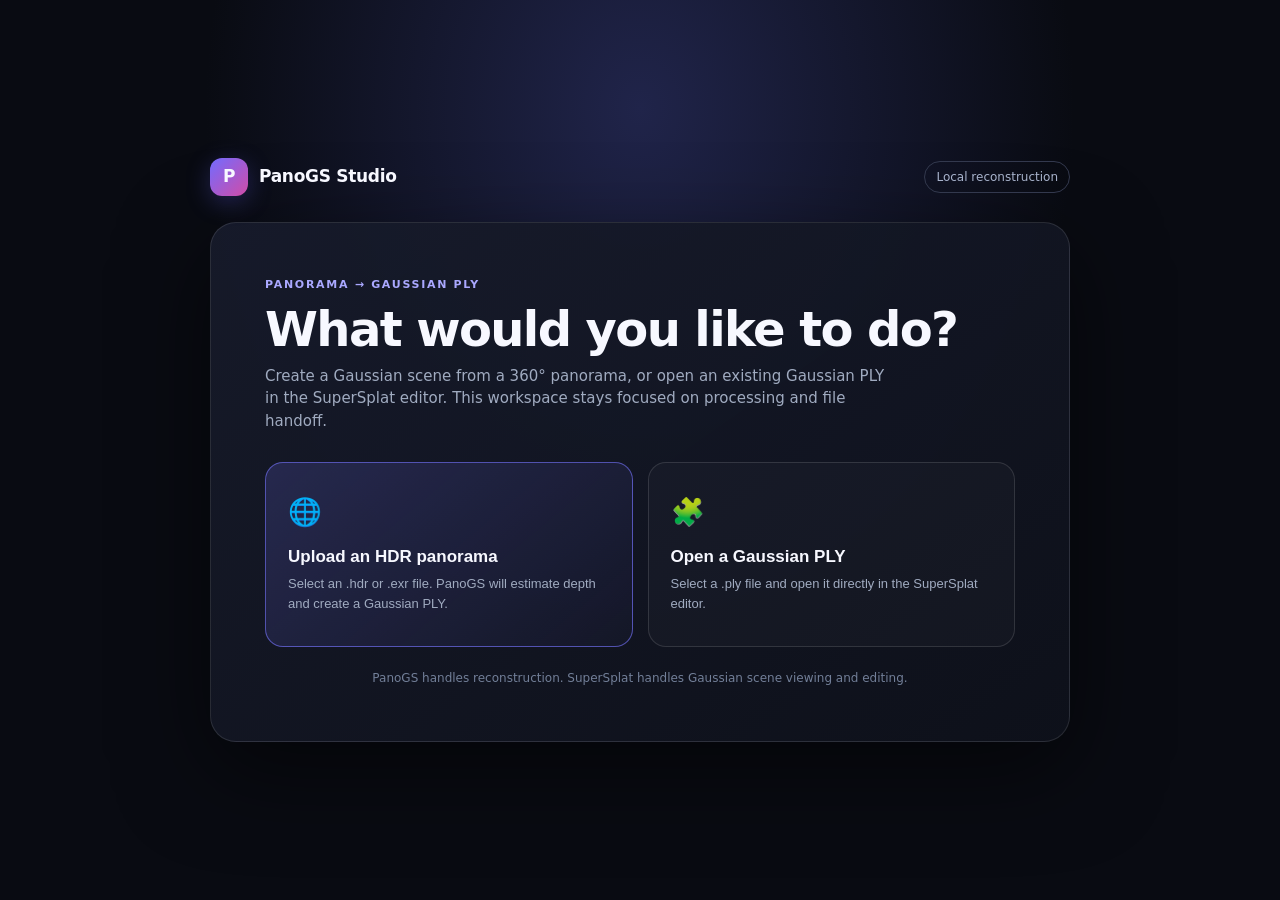
==== panogs/apps/viewer/studio.html @ 1fdbdc21 "feat: add panorama reconstruction pipeline, CLI, and Supersplat viewer application" ====
<!doctype html>
<html lang="en">
<head>
    <meta charset="utf-8">
    <meta name="viewport" content="width=device-width, initial-scale=1">
    <meta name="theme-color" content="#090b12">
    <title>PanoGS Studio</title>
    <style>
        :root { color-scheme: dark; --bg:#090b12; --muted:#a0abc0; --accent:#7775ff; --cyan:#53d3ff; }
        * { box-sizing:border-box; }
        body { min-height:100vh; margin:0; display:grid; place-items:center; padding:28px; color:#f7f8ff; background:radial-gradient(ellipse at 50% 12%,#20244a 0,transparent 48%),var(--bg); font:15px/1.5 "Segoe UI",system-ui,sans-serif; }
        main { width:min(860px,100%); }
        .brand { display:flex; align-items:center; justify-content:space-between; margin-bottom:26px; }
        .brand-name { display:flex; align-items:center; gap:11px; font-size:17px; font-weight:700; letter-spacing:-.3px; }
        .brand-icon { width:38px;height:38px;display:grid;place-items:center;border-radius:12px;background:linear-gradient(135deg,#726bff,#d14ca7);font-weight:800;box-shadow:0 6px 24px #6966ff45; }
        .local-tag { color:#a8b3cc;border:1px solid #33394e;border-radius:999px;padding:6px 11px;font-size:12px; }
        .welcome { padding:clamp(26px,6vw,54px); border:1px solid #ffffff1c; border-radius:26px; background:linear-gradient(145deg,#171b2bf2,#0e111bf5); box-shadow:0 28px 90px #0008; }
        .eyebrow { color:#aaa8ff;text-transform:uppercase;letter-spacing:1.7px;font-size:11px;font-weight:800; }
        h1 { margin:12px 0 10px; font-size:clamp(30px,6vw,48px);line-height:1.04;letter-spacing:-1.6px; }
        .intro { max-width:620px;color:var(--muted);margin:0 0 30px;font-size:15px; }
        .actions { display:grid;grid-template-columns:1fr 1fr;gap:15px; }
        .action { min-height:185px;padding:22px;text-align:left;color:inherit;border:1px solid #ffffff20;border-radius:18px;background:#ffffff06;cursor:pointer;transition:.18s ease; }
        .action:hover:not(:disabled) { transform:translateY(-3px);border-color:#9290ff;background:#7775ff13; }
        .action.primary { border-color:#7775ff9c;background:linear-gradient(140deg,#7775ff30,#7775ff09); }
        .action:disabled { opacity:.55;cursor:wait; }
        .icon { display:block;font-size:27px;margin-bottom:19px; }
        .action strong { display:block;font-size:17px; }
        .action small { display:block;margin-top:7px;color:var(--muted);font-size:13px;line-height:1.5; }
        .footnote { margin:22px 0 0;text-align:center;color:#727f98;font-size:12px; }
        #status { display:none;margin-top:18px;padding:16px;border:1px solid #343b54;border-radius:14px;background:#0a0d16;color:#dbe4f7; }
        #status.error { border-color:#793b4a;color:#ffd0d4; }
        #status.success { border-color:#24634f;color:#c7ffe9; }
        #status-title { font-weight:650; }
        #status-detail { display:none;max-height:32vh;overflow:auto;margin:12px 0 0;padding:12px;border-radius:9px;background:#05070c;color:#c3cee1;white-space:pre-wrap;overflow-wrap:anywhere;font:12px/1.5 Consolas,monospace; }
        .progress { display:none;width:100%;height:5px;margin-top:14px;border-radius:6px;background:#252a3c;overflow:hidden; }
        .progress::after { content:"";display:block;width:35%;height:100%;border-radius:6px;background:linear-gradient(90deg,var(--accent),var(--cyan));animation:move 1.25s ease-in-out infinite alternate; }
        @keyframes move { from{transform:translateX(-5%)}to{transform:translateX(205%)} }
        .status-actions { display:flex;gap:10px;margin-top:14px;flex-wrap:wrap; }
        .status-actions a,.status-actions button { padding:9px 13px;border:1px solid #7775ff88;border-radius:9px;background:#7775ff24;color:#fff;text-decoration:none;font:inherit;font-size:13px;font-weight:650;cursor:pointer; }
        input { display:none; }
        @media(max-width:620px) { body{padding:16px}.brand{margin-bottom:16px}.welcome{padding:25px 18px}.actions{grid-template-columns:1fr;gap:10px}.action{min-height:135px;padding:17px}.icon{display:inline-block;margin:0 10px 0 0;vertical-align:middle} }
        @media(prefers-reduced-motion:reduce) { *,*::before,*::after{animation-duration:.01ms!important;transition-duration:.01ms!important} }
    </style>
</head>
<body>
<main>
    <header class="brand">
        <div class="brand-name"><span class="brand-icon">P</span><span>PanoGS Studio</span></div>
        <span class="local-tag">Local reconstruction</span>
    </header>
    <section class="welcome" aria-labelledby="title">
        <div class="eyebrow">Panorama → Gaussian PLY</div>
        <h1 id="title">What would you like to do?</h1>
        <p class="intro">Create a Gaussian scene from a 360° panorama, or open an existing Gaussian PLY in the SuperSplat editor. This workspace stays focused on processing and file handoff.</p>
        <div class="actions">
            <button class="action primary" id="choose-hdr">
                <span class="icon">🌐</span>
                <strong>Upload an HDR panorama</strong>
                <small>Select an .hdr or .exr file. PanoGS will estimate depth and create a Gaussian PLY.</small>
            </button>
            <button class="action" id="choose-ply">
                <span class="icon">🧩</span>
                <strong>Open a Gaussian PLY</strong>
                <small>Select a .ply file and open it directly in the SuperSplat editor.</small>
            </button>
        </div>
        <p class="footnote">PanoGS handles reconstruction. SuperSplat handles Gaussian scene viewing and editing.</p>
        <div id="status" role="status" aria-live="polite">
            <div id="status-title"></div>
            <div class="progress" id="progress"></div>
            <pre id="status-detail"></pre>
            <div class="status-actions" id="status-actions"></div>
        </div>
    </section>
</main>
<input id="hdr-picker" type="file" accept=".hdr,.exr,image/vnd.radiance,image/x-exr">
<input id="ply-picker" type="file" accept=".ply,application/octet-stream">
<script>
    const $ = (id) => document.getElementById(id);
    const hdrPicker = $("hdr-picker");
    const plyPicker = $("ply-picker");
    const statusBox = $("status");
    const statusTitle = $("status-title");
    const statusDetail = $("status-detail");
    const progress = $("progress");
    const actions = $("status-actions");
    const hdrButton = $("choose-hdr");
    const plyButton = $("choose-ply");

    function setStatus(title, kind = "", detail = "", busy = false) {
        statusBox.style.display = "block";
        statusBox.className = kind;
        statusTitle.textContent = title;
        statusDetail.textContent = detail;
        statusDetail.style.display = detail ? "block" : "none";
        progress.style.display = busy ? "block" : "none";
        actions.replaceChildren();
    }

    function addAction(label, href) {
        const link = document.createElement("a");
        link.href = href;
        link.target = "_blank";
        link.rel = "noopener";
        link.textContent = label;
        actions.appendChild(link);
    }

    async function readJson(response) {
        const payload = await response.json();
        if (!response.ok) throw new Error(payload.error || "Request failed (" + response.status + ").");
        return payload;
    }

    hdrButton.addEventListener("click", () => hdrPicker.click());
    plyButton.addEventListener("click", () => plyPicker.click());

    hdrPicker.addEventListener("change", async () => {
        const file = hdrPicker.files[0];
        hdrPicker.value = "";
        if (!file) return;
        if (!/\.(hdr|exr)$/i.test(file.name)) return setStatus("Choose an .hdr or .exr panorama.", "error");
        if (file.size > 300 * 1024 * 1024) return setStatus("This file exceeds the 300 MiB upload limit.", "error");

        hdrButton.disabled = plyButton.disabled = true;
        setStatus("Uploading " + file.name + "…", "", "", true);
        try {
            const upload = await fetch("/api/reconstruct?filename=" + encodeURIComponent(file.name), {
                method: "POST", headers: { "Content-Type": "application/octet-stream" }, body: file
            });
            const jobInfo = await readJson(upload);
            let job;
            do {
                await new Promise(resolve => setTimeout(resolve, 1800));
                job = await readJson(await fetch(jobInfo.status_url, { cache: "no-store" }));
                setStatus(job.message, "", "", job.status !== "complete" && job.status !== "failed");
            } while (job.status !== "complete" && job.status !== "failed");

            if (job.status === "failed") {
                setStatus(job.message, "error", job.log || "The reconstruction process did not return a detailed log.");
                return;
            }
            const editorUrl = "/supersplat/?content=" + encodeURIComponent("/api/reconstruction/" + job.id + "/gaussian.ply");
            setStatus("Gaussian PLY created successfully.", "success");
            addAction("Open result in SuperSplat ↗", editorUrl);
            addAction("Start another reconstruction", location.pathname);
        } catch (error) {
            setStatus(error.message || "The panorama could not be reconstructed.", "error");
        } finally {
            hdrButton.disabled = plyButton.disabled = false;
        }
    });

    plyPicker.addEventListener("change", async () => {
        const file = plyPicker.files[0];
        plyPicker.value = "";
        if (!file) return;
        if (!file.name.toLowerCase().endsWith(".ply")) return setStatus("Choose a Gaussian .ply file.", "error");
        if (file.size > 1024 * 1024 * 1024) return setStatus("This PLY exceeds the 1 GiB upload limit.", "error");

        hdrButton.disabled = plyButton.disabled = true;
        setStatus("Preparing " + file.name + " for SuperSplat…", "", "", true);
        try {
            const response = await fetch("/api/open-ply?filename=" + encodeURIComponent(file.name), {
                method: "POST", headers: { "Content-Type": "application/octet-stream" }, body: file
            });
            const result = await readJson(response);
            setStatus(file.name + " is ready.", "success");
            addAction("Open in SuperSplat ↗", result.editor_url);
        } catch (error) {
            setStatus(error.message || "Could not open this PLY in SuperSplat.", "error");
        } finally {
            hdrButton.disabled = plyButton.disabled = false;
        }
    });
</script>
</body>
</html>
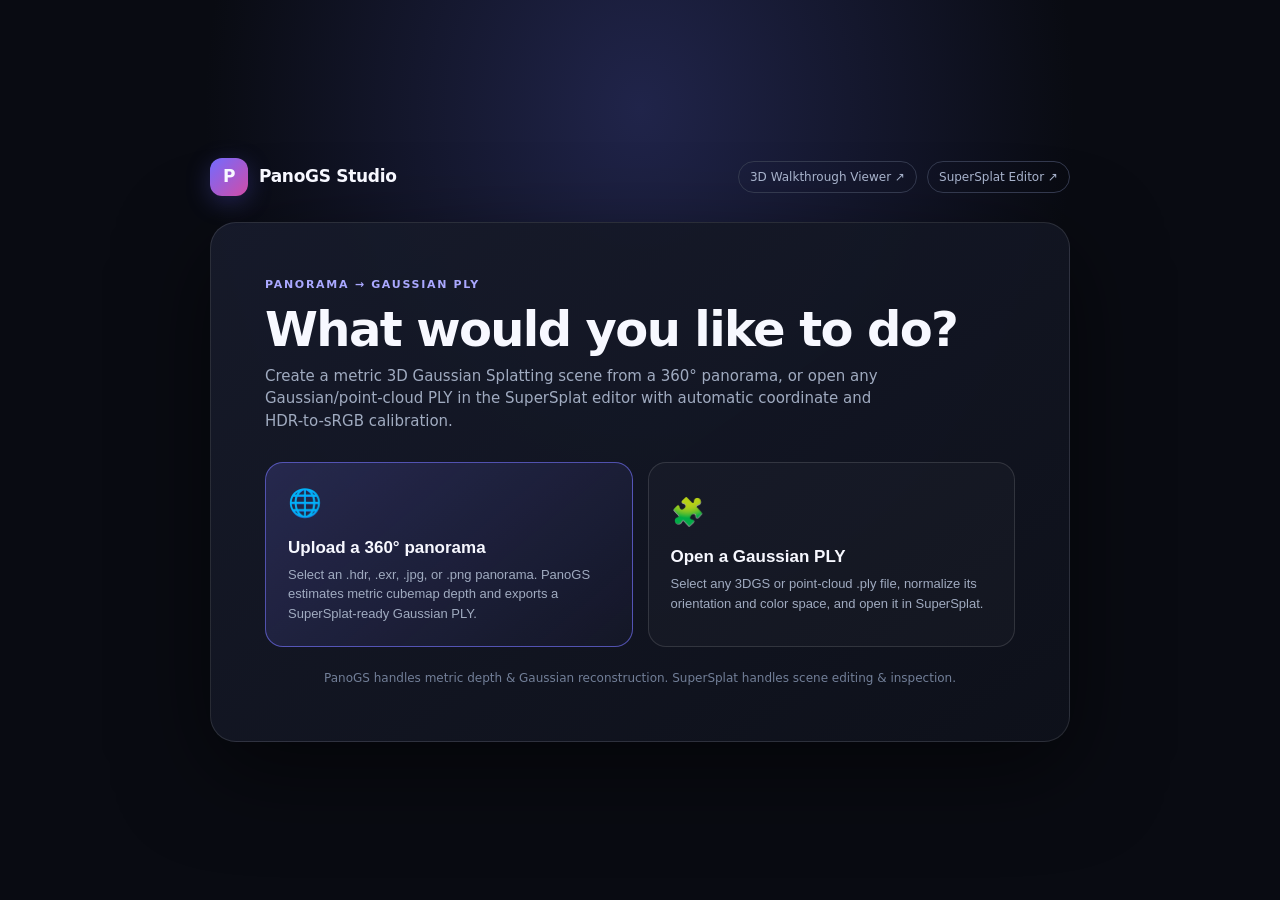
==== commit c05d6c88: "feat: add initial project structure and image loading utilities for panorama Gaussian splatting" ====
--- a/panogs/apps/viewer/studio.html
+++ b/panogs/apps/viewer/studio.html
@@ -13,7 +13,9 @@
         .brand { display:flex; align-items:center; justify-content:space-between; margin-bottom:26px; }
         .brand-name { display:flex; align-items:center; gap:11px; font-size:17px; font-weight:700; letter-spacing:-.3px; }
         .brand-icon { width:38px;height:38px;display:grid;place-items:center;border-radius:12px;background:linear-gradient(135deg,#726bff,#d14ca7);font-weight:800;box-shadow:0 6px 24px #6966ff45; }
-        .local-tag { color:#a8b3cc;border:1px solid #33394e;border-radius:999px;padding:6px 11px;font-size:12px; }
+        .header-links { display:flex; align-items:center; gap:10px; }
+        .local-tag { color:#a8b3cc;border:1px solid #33394e;border-radius:999px;padding:6px 11px;font-size:12px;text-decoration:none; }
+        .local-tag:hover { border-color:#7775ff; color:#fff; }
         .welcome { padding:clamp(26px,6vw,54px); border:1px solid #ffffff1c; border-radius:26px; background:linear-gradient(145deg,#171b2bf2,#0e111bf5); box-shadow:0 28px 90px #0008; }
         .eyebrow { color:#aaa8ff;text-transform:uppercase;letter-spacing:1.7px;font-size:11px;font-weight:800; }
         h1 { margin:12px 0 10px; font-size:clamp(30px,6vw,48px);line-height:1.04;letter-spacing:-1.6px; }
@@ -37,6 +39,7 @@
         @keyframes move { from{transform:translateX(-5%)}to{transform:translateX(205%)} }
         .status-actions { display:flex;gap:10px;margin-top:14px;flex-wrap:wrap; }
         .status-actions a,.status-actions button { padding:9px 13px;border:1px solid #7775ff88;border-radius:9px;background:#7775ff24;color:#fff;text-decoration:none;font:inherit;font-size:13px;font-weight:650;cursor:pointer; }
+        .status-actions a:hover,.status-actions button:hover { background:#7775ff40; }
         input { display:none; }
         @media(max-width:620px) { body{padding:16px}.brand{margin-bottom:16px}.welcome{padding:25px 18px}.actions{grid-template-columns:1fr;gap:10px}.action{min-height:135px;padding:17px}.icon{display:inline-block;margin:0 10px 0 0;vertical-align:middle} }
         @media(prefers-reduced-motion:reduce) { *,*::before,*::after{animation-duration:.01ms!important;transition-duration:.01ms!important} }
@@ -46,25 +49,28 @@
 <main>
     <header class="brand">
         <div class="brand-name"><span class="brand-icon">P</span><span>PanoGS Studio</span></div>
-        <span class="local-tag">Local reconstruction</span>
+        <div class="header-links">
+            <a class="local-tag" href="/viewer/">3D Walkthrough Viewer ↗</a>
+            <a class="local-tag" href="/supersplat/" target="_blank" rel="noopener">SuperSplat Editor ↗</a>
+        </div>
     </header>
     <section class="welcome" aria-labelledby="title">
         <div class="eyebrow">Panorama → Gaussian PLY</div>
         <h1 id="title">What would you like to do?</h1>
-        <p class="intro">Create a Gaussian scene from a 360° panorama, or open an existing Gaussian PLY in the SuperSplat editor. This workspace stays focused on processing and file handoff.</p>
+        <p class="intro">Create a metric 3D Gaussian Splatting scene from a 360° panorama, or open any Gaussian/point-cloud PLY in the SuperSplat editor with automatic coordinate and HDR-to-sRGB calibration.</p>
         <div class="actions">
             <button class="action primary" id="choose-hdr">
                 <span class="icon">🌐</span>
-                <strong>Upload an HDR panorama</strong>
-                <small>Select an .hdr or .exr file. PanoGS will estimate depth and create a Gaussian PLY.</small>
+                <strong>Upload a 360° panorama</strong>
+                <small>Select an .hdr, .exr, .jpg, or .png panorama. PanoGS estimates metric cubemap depth and exports a SuperSplat-ready Gaussian PLY.</small>
             </button>
             <button class="action" id="choose-ply">
                 <span class="icon">🧩</span>
                 <strong>Open a Gaussian PLY</strong>
-                <small>Select a .ply file and open it directly in the SuperSplat editor.</small>
+                <small>Select any 3DGS or point-cloud .ply file, normalize its orientation and color space, and open it in SuperSplat.</small>
             </button>
         </div>
-        <p class="footnote">PanoGS handles reconstruction. SuperSplat handles Gaussian scene viewing and editing.</p>
+        <p class="footnote">PanoGS handles metric depth &amp; Gaussian reconstruction. SuperSplat handles scene editing &amp; inspection.</p>
         <div id="status" role="status" aria-live="polite">
             <div id="status-title"></div>
             <div class="progress" id="progress"></div>
@@ -73,7 +79,7 @@
         </div>
     </section>
 </main>
-<input id="hdr-picker" type="file" accept=".hdr,.exr,image/vnd.radiance,image/x-exr">
+<input id="hdr-picker" type="file" accept=".hdr,.exr,.jpg,.jpeg,.png,image/vnd.radiance,image/x-exr,image/jpeg,image/png">
 <input id="ply-picker" type="file" accept=".ply,application/octet-stream">
 <script>
     const $ = (id) => document.getElementById(id);
@@ -93,15 +99,20 @@
         statusTitle.textContent = title;
         statusDetail.textContent = detail;
         statusDetail.style.display = detail ? "block" : "none";
+        if (detail) statusDetail.scrollTop = statusDetail.scrollHeight;
         progress.style.display = busy ? "block" : "none";
         actions.replaceChildren();
     }
 
-    function addAction(label, href) {
+    function addAction(label, href, download = false) {
         const link = document.createElement("a");
         link.href = href;
-        link.target = "_blank";
-        link.rel = "noopener";
+        if (download) {
+            link.download = "";
+        } else {
+            link.target = "_blank";
+            link.rel = "noopener";
+        }
         link.textContent = label;
         actions.appendChild(link);
     }
@@ -119,7 +130,7 @@
         const file = hdrPicker.files[0];
         hdrPicker.value = "";
         if (!file) return;
-        if (!/\.(hdr|exr)$/i.test(file.name)) return setStatus("Choose an .hdr or .exr panorama.", "error");
+        if (!/\.(hdr|exr|jpe?g|png)$/i.test(file.name)) return setStatus("Choose an .hdr, .exr, .jpg, or .png panorama.", "error");
         if (file.size > 300 * 1024 * 1024) return setStatus("This file exceeds the 300 MiB upload limit.", "error");
 
         hdrButton.disabled = plyButton.disabled = true;
@@ -131,19 +142,21 @@
             const jobInfo = await readJson(upload);
             let job;
             do {
-                await new Promise(resolve => setTimeout(resolve, 1800));
+                await new Promise(resolve => setTimeout(resolve, 1500));
                 job = await readJson(await fetch(jobInfo.status_url, { cache: "no-store" }));
-                setStatus(job.message, "", "", job.status !== "complete" && job.status !== "failed");
+                setStatus(job.message, "", job.log || "", job.status !== "complete" && job.status !== "failed");
             } while (job.status !== "complete" && job.status !== "failed");
 
             if (job.status === "failed") {
                 setStatus(job.message, "error", job.log || "The reconstruction process did not return a detailed log.");
                 return;
             }
-            const editorUrl = "/supersplat/?content=" + encodeURIComponent("/api/reconstruction/" + job.id + "/gaussian.ply");
-            setStatus("Gaussian PLY created successfully.", "success");
+            const plyUrl = "/api/reconstruction/" + job.id + "/gaussian.ply";
+            const editorUrl = "/supersplat/?content=" + encodeURIComponent(plyUrl);
+            setStatus("Gaussian PLY created and calibrated for SuperSplat.", "success", job.log || "");
             addAction("Open result in SuperSplat ↗", editorUrl);
-            addAction("Start another reconstruction", location.pathname);
+            if (job.viewer_url) addAction("Open in PanoGS 3D Viewer ↗", job.viewer_url);
+            addAction("Download Gaussian .ply", plyUrl, true);
         } catch (error) {
             setStatus(error.message || "The panorama could not be reconstructed.", "error");
         } finally {
@@ -165,8 +178,9 @@
                 method: "POST", headers: { "Content-Type": "application/octet-stream" }, body: file
             });
             const result = await readJson(response);
-            setStatus(file.name + " is ready.", "success");
+            setStatus(file.name + " is ready for SuperSplat.", "success");
             addAction("Open in SuperSplat ↗", result.editor_url);
+            if (result.ply_url) addAction("Download SuperSplat-Ready .ply", result.ply_url, true);
         } catch (error) {
             setStatus(error.message || "Could not open this PLY in SuperSplat.", "error");
         } finally {
